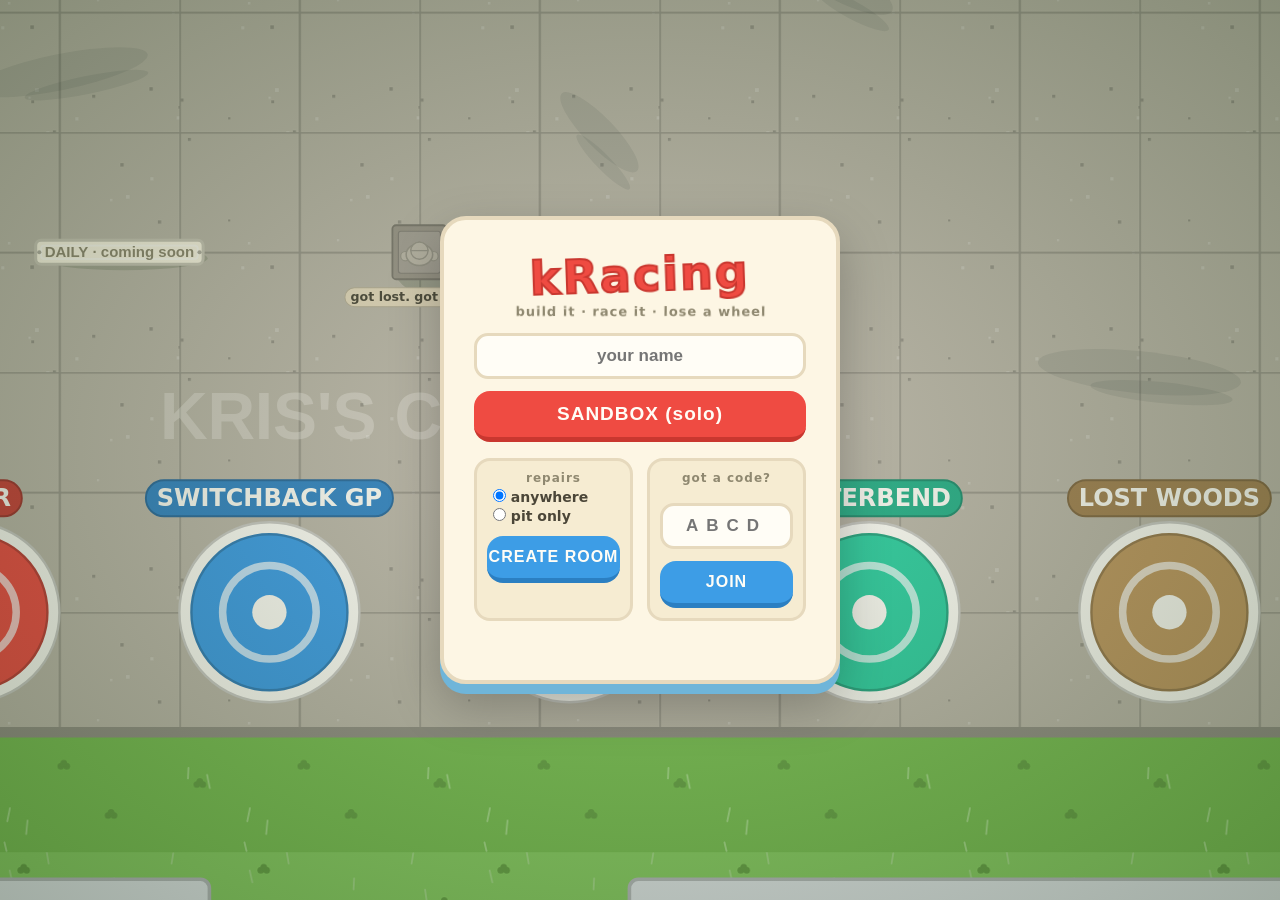
==== index.html @ e614b302 "L8TER is wider (13 → 18 u) — Adam kept going off Co-Authored-By: Claude Fable 5 <noreply@anthropic.c" ====
<!doctype html>
<html lang="en">
<head>
<meta charset="utf-8">
<meta name="viewport" content="width=device-width, initial-scale=1, viewport-fit=cover">
<title>kRacing</title>
<link rel="stylesheet" href="./style.css?v=1787355205">
<script src="./js/vendor/supabase.js"></script>
<!-- every module URL is stamped (?v=) by .git/hooks/pre-commit so a plain reload after a
     deploy never mixes new index.html with 10-minute-cached old JS/CSS (GitHub Pages max-age) -->
<script type="importmap">
{ "imports": {
    "./js/main.js": "./js/main.js?v=1787355205",
    "./js/ring.js": "./js/ring.js?v=1787355205",
    "./js/parts.js": "./js/parts.js?v=1787355205",
    "./js/machine.js": "./js/machine.js?v=1787355205",
    "./js/world.js": "./js/world.js?v=1787355205",
    "./js/tracks.js": "./js/tracks.js?v=1787355205",
    "./js/corner.js": "./js/corner.js?v=1787355205",
    "./js/guy.js": "./js/guy.js?v=1787355205",
    "./js/art.js": "./js/art.js?v=1787355205",
    "./js/draw.js": "./js/draw.js?v=1787355205",
    "./js/tiles.js": "./js/tiles.js?v=1787355205",
    "./js/garage.js": "./js/garage.js?v=1787355205",
    "./js/palette.js": "./js/palette.js?v=1787355205",
    "./js/net.js": "./js/net.js?v=1787355205",
    "./js/voice.js": "./js/voice.js?v=1787355205",
    "./js/adamtrack.js": "./js/adamtrack.js?v=1787355205"
} }
</script>
</head>
<body>
<canvas id="c"></canvas>

<!-- ================= menu ================= -->
<div id="menu">
  <div class="card">
    <h1 id="logo">kRacing<span class="sub">build it · race it · lose a wheel</span></h1>
    <input id="nm" maxlength="12" placeholder="your name" autocomplete="off">
    <button id="soloBtn" class="big go">SANDBOX (solo)</button>
    <div class="row">
      <div class="col">
        <div class="lbl">repairs</div>
        <label><input type="radio" name="rep" id="repAny" checked> anywhere</label>
        <label><input type="radio" name="rep" id="repPit"> pit only</label>
        <button id="createBtn" class="big">CREATE ROOM</button>
      </div>
      <div class="col">
        <div class="lbl">got a code?</div>
        <input id="code" maxlength="4" placeholder="ABCD" class="codein" autocomplete="off">
        <button id="joinBtn" class="big">JOIN</button>
      </div>
    </div>
    <div id="menuMsg"></div>
  </div>
</div>

<!-- ================= hud ================= -->
<div id="hud" class="hide">
  <div id="roomChip" class="chip tr" style="display:none"></div>
  <div id="peers" class="chip tr2"></div>
  <button id="vcBtn" class="chip vc" style="display:none">🎙 VC</button>
  <div id="lap" class="chip tc"></div>
  <div id="speed" class="chip bc"></div>
  <div id="bars">
    <div class="bar"><i>FUEL</i><div class="fill fuel" id="fuelFill"></div></div>
    <div class="bar"><i>BATT</i><div class="fill batt" id="battFill"></div></div>
  </div>
  <div id="board"></div>
  <div id="prompt"></div>
</div>

<script type="module" src="./js/main.js?v=1787355205"></script>
</body>
</html>
---- style.css ----
/* kRacing — flat vector UI, cute edition. Fills + darker-shade borders, never black. Colours: js/palette.js → --k-* */
* { margin: 0; padding: 0; box-sizing: border-box; }
html, body { height: 100%; overflow: hidden; font-family: 'Trebuchet MS', 'Comic Sans MS', system-ui, sans-serif; background: var(--k-grass, #a9dc86); }
#c { position: fixed; inset: 0; width: 100%; height: 100%; display: block; }
.hide { display: none !important; }

/* ---------- menu ---------- */
#menu {
  position: fixed; inset: 0; display: flex; align-items: center; justify-content: center;
  background: radial-gradient(ellipse at center, #ffffff10 0%, #1f3a1855 100%);   /* the live paddock drifts by underneath */
}
.card {
  background: var(--k-cream, #fbf6e9); border: 4px solid var(--k-border, #e3dccb); border-radius: 26px;
  padding: 28px 30px; width: min(400px, 92vw); text-align: center;
  box-shadow: 0 10px 0 var(--k-cardShadow, #a9cfe0), 0 20px 50px #00000040;
}
h1 { color: var(--k-red, #f26d65); letter-spacing: 2px; font-size: 46px; -webkit-text-stroke: 2px var(--k-redDark, #d4524b); transform: rotate(-2deg); }
h1 .sub { display: block; -webkit-text-stroke: 0; font-size: 13px; letter-spacing: 1px; color: var(--k-mute, #958f7e); font-weight: 600; margin-top: 2px; transform: rotate(2deg); }
#menu input:not([type=radio]) {
  width: 100%; margin-top: 14px; padding: 10px 12px; font-size: 17px; font-weight: 700;
  border: 3px solid var(--k-border, #e3dccb); border-radius: 14px; background: var(--k-paper, #fffdf6); color: var(--k-text, #5a5546);
  text-align: center; outline: none;
}
#menu input:focus { border-color: var(--k-blue, #6fb4e8); }
.codein { text-transform: uppercase; letter-spacing: 8px; }
button.big {
  width: 100%; margin-top: 12px; padding: 12px 0; font-size: 16px; font-weight: 800;
  color: var(--k-paper, #fffdf6); background: var(--k-blue, #6fb4e8); border: 0; border-bottom: 5px solid var(--k-blueDark, #4a8fc7);
  border-radius: 16px; cursor: pointer; letter-spacing: 1px; transition: transform .08s;
}
button.big.go { background: var(--k-red, #f26d65); border-bottom-color: var(--k-redDark, #d4524b); font-size: 19px; }
button.big:hover { transform: translateY(-1px) scale(1.01); }
button.big:active { transform: translateY(3px); border-bottom-width: 2px; }
.row { display: flex; gap: 14px; margin-top: 16px; }
.col { flex: 1; background: var(--k-panel, #f3eddb); border: 3px solid var(--k-panelBorder, #e3dccb); border-radius: 16px; padding: 10px; }
.lbl { font-size: 12px; font-weight: 800; color: var(--k-mute, #958f7e); letter-spacing: 1px; margin-bottom: 4px; }
.col label { display: block; font-size: 14px; font-weight: 700; color: var(--k-text, #5a5546); text-align: left; margin: 3px 0 0 6px; }
#menuMsg { margin-top: 12px; font-weight: 700; color: var(--k-redDark, #d4524b); min-height: 1.2em; }

/* ---------- hud chips ---------- */
.chip {
  position: fixed; padding: 6px 12px; border-radius: 14px; font-weight: 800;
  background: var(--k-cream, #fbf6e9); color: var(--k-text, #5a5546); border: 3px solid var(--k-border, #e3dccb); font-size: 15px;
}
.tr { top: 12px; right: 12px; letter-spacing: 4px; color: var(--k-red, #f26d65); }
.tr2 { top: 56px; right: 12px; font-size: 12px; border-width: 2px; max-width: 40vw; }
#peers:empty { display: none; }
.vc { top: 12px; right: 110px; cursor: pointer; }
.tc { top: 12px; left: 50%; transform: translateX(-50%); font-variant-numeric: tabular-nums; }
.bc { bottom: 14px; left: 50%; transform: translateX(-50%); font-size: 20px; color: var(--k-blueDark, #4a8fc7); }

#bars { position: fixed; bottom: 14px; left: 14px; display: none; flex-direction: column; gap: 6px; }
.bar { width: 150px; height: 18px; background: var(--k-cream, #fbf6e9); border: 3px solid var(--k-border, #e3dccb); border-radius: 9px; position: relative; overflow: hidden; }
.bar i { position: absolute; z-index: 2; font-size: 10px; font-weight: 800; font-style: normal; color: #6d675392; left: 6px; top: 2px; letter-spacing: 1px; }
.fill { height: 100%; transition: width .3s; }
.fill.fuel { background: var(--k-fuel, #c2d45a); }
.fill.batt { background: var(--k-batt, #5fd0b4); }

#board {
  position: fixed; top: 60px; left: 12px; display: none;
  background: #fbf6e9d8; border: 3px solid var(--k-border, #e3dccb); border-radius: 14px;
  padding: 8px 12px; font-size: 13px; font-weight: 700; color: var(--k-text, #5a5546); min-width: 130px;
}
#board div i { float: right; font-style: normal; color: var(--k-blueDark, #4a8fc7); margin-left: 10px; }

#prompt {
  position: fixed; bottom: 52px; left: 50%; transform: translateX(-50%);
  font-size: 14px; font-weight: 700; color: var(--k-paper, #fffdf6); text-shadow: 0 1px 0 #00000030;
  pointer-events: none; white-space: nowrap;
}

/* ---------- the cursor: a native CSS cursor (crisp SVG, zero lag) ---------- */
body.playing, body.playing * { cursor: url("data:image/svg+xml,%3Csvg%20xmlns%3D%22http%3A//www.w3.org/2000/svg%22%20width%3D%2232%22%20height%3D%2232%22%20viewBox%3D%220%200%2032%2032%22%20shape-rendering%3D%22crispEdges%22%3E%3Cpath%20fill%3D%22%23d4524b%22%20d%3D%22M1%201h12v6H7v6H1z%20M31%201v12h-6V7h-6V1z%20M1%2031V19h6v6h6v6z%20M31%2031H19v-6h6v-6h6z%22/%3E%3Cpath%20fill%3D%22%23f26d65%22%20d%3D%22M2%202h10v4H6v6H2z%20M30%202v10h-4V6h-6V2z%20M2%2030V20h4v6h6v4z%20M30%2030H20v-4h6v-6h4z%22/%3E%3Crect%20x%3D%2212%22%20y%3D%2212%22%20width%3D%228%22%20height%3D%228%22%20fill%3D%22%23d4524b%22/%3E%3Crect%20x%3D%2213%22%20y%3D%2213%22%20width%3D%226%22%20height%3D%226%22%20fill%3D%22%23f26d65%22/%3E%3C/svg%3E") 16 16, crosshair !important; }

/* ---------- the catalog: concentric rings at the cursor ---------- */
#ring { position: fixed; inset: 0; width: 100%; height: 100%; z-index: 50; overflow: visible; }
#ring path { stroke-width: 3; }
#ring path.cat, #ring path.part { cursor: pointer; }
#ring path.cat:hover, #ring path.part:hover { fill: var(--k-paper, #fffdf6); stroke: var(--k-blue, #6fb4e8); }
#ring path.cat.open:hover { filter: brightness(1.08); }
#ring path.dim { fill: var(--k-dim, #efe9d8); stroke: var(--k-dimBorder, #d8d1bc); }
#ring image.dim { opacity: .45; }
#ring path.held { stroke-width: 4; }
#ring .hub { stroke-width: 3; }
#ring .hubText {
  text-anchor: middle; font-family: 'Trebuchet MS', system-ui, sans-serif;
  font-size: 11px; font-weight: 800; letter-spacing: 1px; fill: var(--k-text, #5a5546); pointer-events: none;
}
#logoImg { max-width: 100%; max-height: 90px; display: block; margin: 0 auto; }
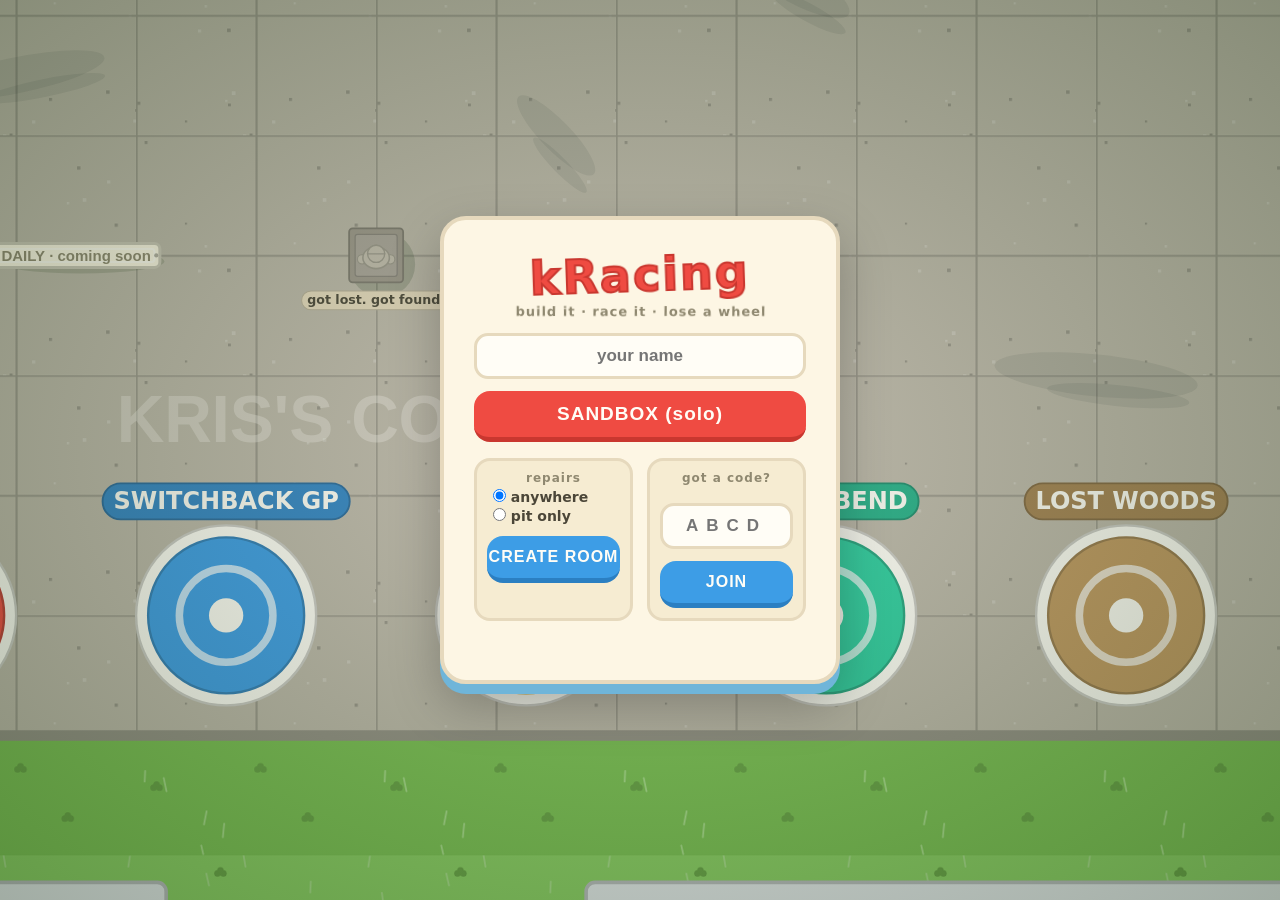
==== commit b7715b90: "aero tunnel: per-layer air (layer-1 air is half of it, the rest shared by the layers above — each it" ====
--- a/index.html
+++ b/index.html
@@ -4,28 +4,28 @@
 <meta charset="utf-8">
 <meta name="viewport" content="width=device-width, initial-scale=1, viewport-fit=cover">
 <title>kRacing</title>
-<link rel="stylesheet" href="./style.css?v=1787355205">
+<link rel="stylesheet" href="./style.css?v=1787355495">
 <script src="./js/vendor/supabase.js"></script>
 <!-- every module URL is stamped (?v=) by .git/hooks/pre-commit so a plain reload after a
      deploy never mixes new index.html with 10-minute-cached old JS/CSS (GitHub Pages max-age) -->
 <script type="importmap">
 { "imports": {
-    "./js/main.js": "./js/main.js?v=1787355205",
-    "./js/ring.js": "./js/ring.js?v=1787355205",
-    "./js/parts.js": "./js/parts.js?v=1787355205",
-    "./js/machine.js": "./js/machine.js?v=1787355205",
-    "./js/world.js": "./js/world.js?v=1787355205",
-    "./js/tracks.js": "./js/tracks.js?v=1787355205",
-    "./js/corner.js": "./js/corner.js?v=1787355205",
-    "./js/guy.js": "./js/guy.js?v=1787355205",
-    "./js/art.js": "./js/art.js?v=1787355205",
-    "./js/draw.js": "./js/draw.js?v=1787355205",
-    "./js/tiles.js": "./js/tiles.js?v=1787355205",
-    "./js/garage.js": "./js/garage.js?v=1787355205",
-    "./js/palette.js": "./js/palette.js?v=1787355205",
-    "./js/net.js": "./js/net.js?v=1787355205",
-    "./js/voice.js": "./js/voice.js?v=1787355205",
-    "./js/adamtrack.js": "./js/adamtrack.js?v=1787355205"
+    "./js/main.js": "./js/main.js?v=1787355495",
+    "./js/ring.js": "./js/ring.js?v=1787355495",
+    "./js/parts.js": "./js/parts.js?v=1787355495",
+    "./js/machine.js": "./js/machine.js?v=1787355495",
+    "./js/world.js": "./js/world.js?v=1787355495",
+    "./js/tracks.js": "./js/tracks.js?v=1787355495",
+    "./js/corner.js": "./js/corner.js?v=1787355495",
+    "./js/guy.js": "./js/guy.js?v=1787355495",
+    "./js/art.js": "./js/art.js?v=1787355495",
+    "./js/draw.js": "./js/draw.js?v=1787355495",
+    "./js/tiles.js": "./js/tiles.js?v=1787355495",
+    "./js/garage.js": "./js/garage.js?v=1787355495",
+    "./js/palette.js": "./js/palette.js?v=1787355495",
+    "./js/net.js": "./js/net.js?v=1787355495",
+    "./js/voice.js": "./js/voice.js?v=1787355495",
+    "./js/adamtrack.js": "./js/adamtrack.js?v=1787355495"
 } }
 </script>
 </head>
@@ -70,6 +70,6 @@
   <div id="prompt"></div>
 </div>
 
-<script type="module" src="./js/main.js?v=1787355205"></script>
+<script type="module" src="./js/main.js?v=1787355495"></script>
 </body>
 </html>
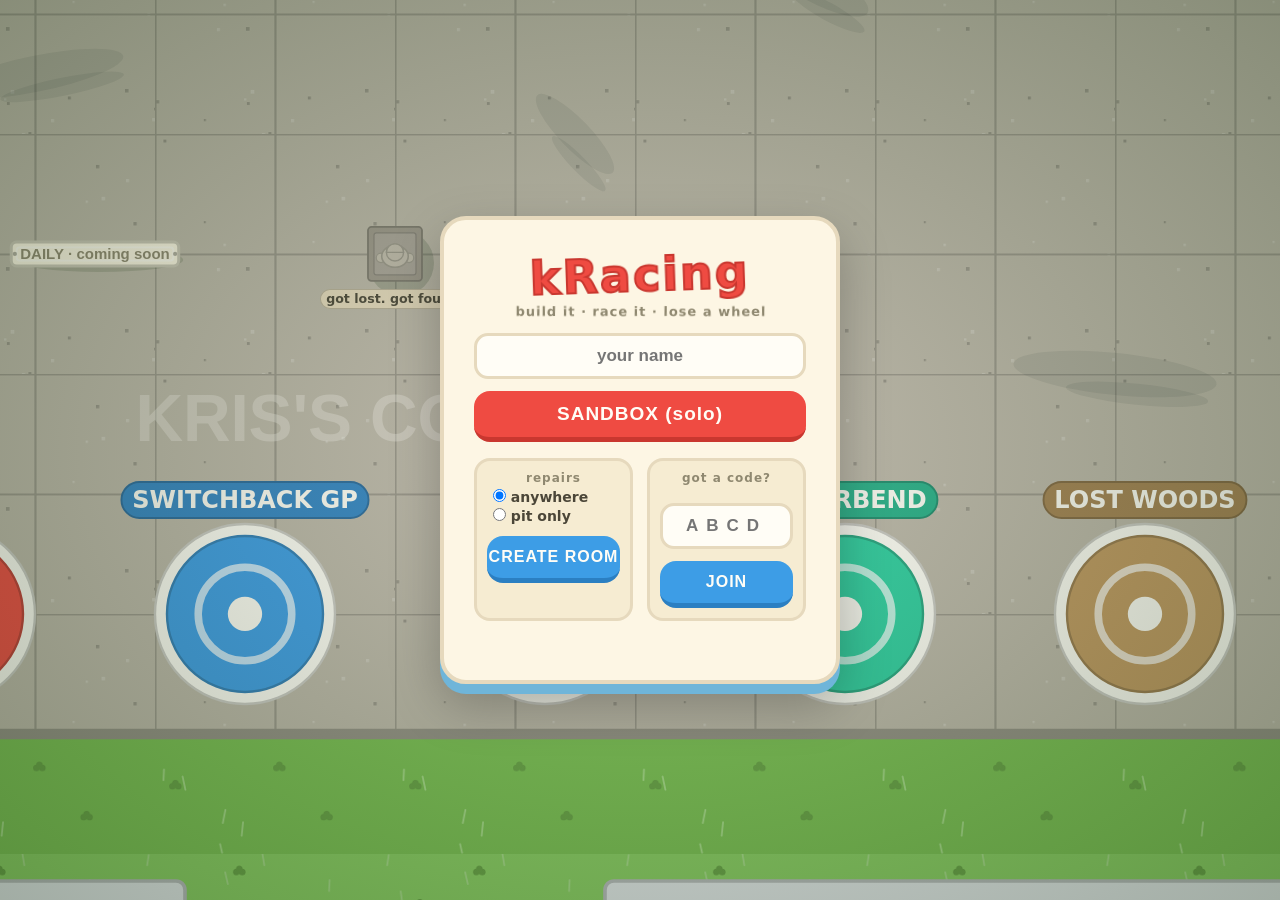
==== commit ed95eac0: "AERO BLOCKS: NOSE (point), WEDGE (corner slant, R rotates to any corner), CURVE (quarter fairing) — " ====
--- a/index.html
+++ b/index.html
@@ -4,28 +4,28 @@
 <meta charset="utf-8">
 <meta name="viewport" content="width=device-width, initial-scale=1, viewport-fit=cover">
 <title>kRacing</title>
-<link rel="stylesheet" href="./style.css?v=1787355495">
+<link rel="stylesheet" href="./style.css?v=1787355850">
 <script src="./js/vendor/supabase.js"></script>
 <!-- every module URL is stamped (?v=) by .git/hooks/pre-commit so a plain reload after a
      deploy never mixes new index.html with 10-minute-cached old JS/CSS (GitHub Pages max-age) -->
 <script type="importmap">
 { "imports": {
-    "./js/main.js": "./js/main.js?v=1787355495",
-    "./js/ring.js": "./js/ring.js?v=1787355495",
-    "./js/parts.js": "./js/parts.js?v=1787355495",
-    "./js/machine.js": "./js/machine.js?v=1787355495",
-    "./js/world.js": "./js/world.js?v=1787355495",
-    "./js/tracks.js": "./js/tracks.js?v=1787355495",
-    "./js/corner.js": "./js/corner.js?v=1787355495",
-    "./js/guy.js": "./js/guy.js?v=1787355495",
-    "./js/art.js": "./js/art.js?v=1787355495",
-    "./js/draw.js": "./js/draw.js?v=1787355495",
-    "./js/tiles.js": "./js/tiles.js?v=1787355495",
-    "./js/garage.js": "./js/garage.js?v=1787355495",
-    "./js/palette.js": "./js/palette.js?v=1787355495",
-    "./js/net.js": "./js/net.js?v=1787355495",
-    "./js/voice.js": "./js/voice.js?v=1787355495",
-    "./js/adamtrack.js": "./js/adamtrack.js?v=1787355495"
+    "./js/main.js": "./js/main.js?v=1787355850",
+    "./js/ring.js": "./js/ring.js?v=1787355850",
+    "./js/parts.js": "./js/parts.js?v=1787355850",
+    "./js/machine.js": "./js/machine.js?v=1787355850",
+    "./js/world.js": "./js/world.js?v=1787355850",
+    "./js/tracks.js": "./js/tracks.js?v=1787355850",
+    "./js/corner.js": "./js/corner.js?v=1787355850",
+    "./js/guy.js": "./js/guy.js?v=1787355850",
+    "./js/art.js": "./js/art.js?v=1787355850",
+    "./js/draw.js": "./js/draw.js?v=1787355850",
+    "./js/tiles.js": "./js/tiles.js?v=1787355850",
+    "./js/garage.js": "./js/garage.js?v=1787355850",
+    "./js/palette.js": "./js/palette.js?v=1787355850",
+    "./js/net.js": "./js/net.js?v=1787355850",
+    "./js/voice.js": "./js/voice.js?v=1787355850",
+    "./js/adamtrack.js": "./js/adamtrack.js?v=1787355850"
 } }
 </script>
 </head>
@@ -70,6 +70,6 @@
   <div id="prompt"></div>
 </div>
 
-<script type="module" src="./js/main.js?v=1787355495"></script>
+<script type="module" src="./js/main.js?v=1787355850"></script>
 </body>
 </html>
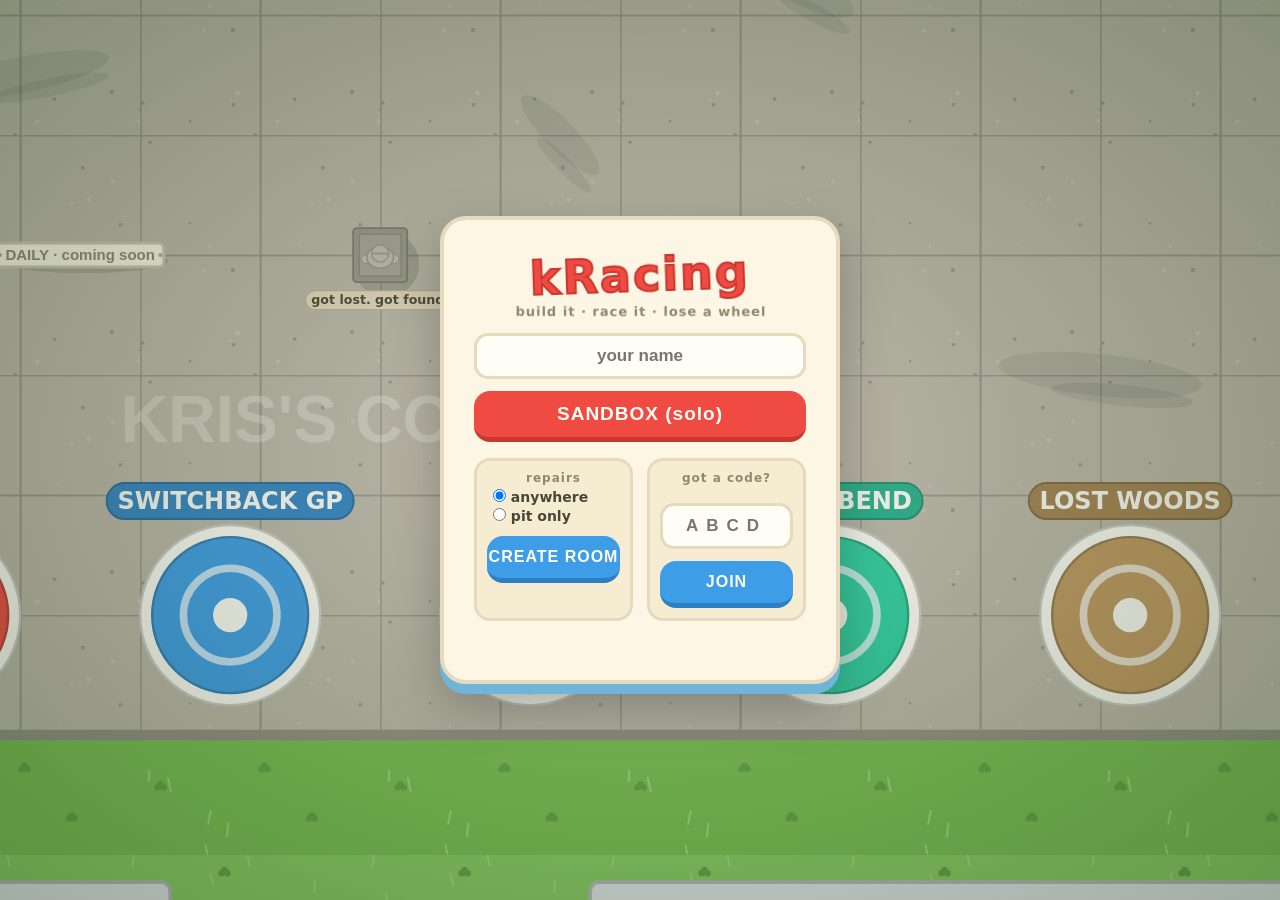
==== commit 9e698755: "fuel: a tank holds 100 (2 tanks = 200), burn 0.9 → 0.6/s per engine, HUD bar = fraction of capacity," ====
--- a/index.html
+++ b/index.html
@@ -4,28 +4,28 @@
 <meta charset="utf-8">
 <meta name="viewport" content="width=device-width, initial-scale=1, viewport-fit=cover">
 <title>kRacing</title>
-<link rel="stylesheet" href="./style.css?v=1787355850">
+<link rel="stylesheet" href="./style.css?v=1787355986">
 <script src="./js/vendor/supabase.js"></script>
 <!-- every module URL is stamped (?v=) by .git/hooks/pre-commit so a plain reload after a
      deploy never mixes new index.html with 10-minute-cached old JS/CSS (GitHub Pages max-age) -->
 <script type="importmap">
 { "imports": {
-    "./js/main.js": "./js/main.js?v=1787355850",
-    "./js/ring.js": "./js/ring.js?v=1787355850",
-    "./js/parts.js": "./js/parts.js?v=1787355850",
-    "./js/machine.js": "./js/machine.js?v=1787355850",
-    "./js/world.js": "./js/world.js?v=1787355850",
-    "./js/tracks.js": "./js/tracks.js?v=1787355850",
-    "./js/corner.js": "./js/corner.js?v=1787355850",
-    "./js/guy.js": "./js/guy.js?v=1787355850",
-    "./js/art.js": "./js/art.js?v=1787355850",
-    "./js/draw.js": "./js/draw.js?v=1787355850",
-    "./js/tiles.js": "./js/tiles.js?v=1787355850",
-    "./js/garage.js": "./js/garage.js?v=1787355850",
-    "./js/palette.js": "./js/palette.js?v=1787355850",
-    "./js/net.js": "./js/net.js?v=1787355850",
-    "./js/voice.js": "./js/voice.js?v=1787355850",
-    "./js/adamtrack.js": "./js/adamtrack.js?v=1787355850"
+    "./js/main.js": "./js/main.js?v=1787355986",
+    "./js/ring.js": "./js/ring.js?v=1787355986",
+    "./js/parts.js": "./js/parts.js?v=1787355986",
+    "./js/machine.js": "./js/machine.js?v=1787355986",
+    "./js/world.js": "./js/world.js?v=1787355986",
+    "./js/tracks.js": "./js/tracks.js?v=1787355986",
+    "./js/corner.js": "./js/corner.js?v=1787355986",
+    "./js/guy.js": "./js/guy.js?v=1787355986",
+    "./js/art.js": "./js/art.js?v=1787355986",
+    "./js/draw.js": "./js/draw.js?v=1787355986",
+    "./js/tiles.js": "./js/tiles.js?v=1787355986",
+    "./js/garage.js": "./js/garage.js?v=1787355986",
+    "./js/palette.js": "./js/palette.js?v=1787355986",
+    "./js/net.js": "./js/net.js?v=1787355986",
+    "./js/voice.js": "./js/voice.js?v=1787355986",
+    "./js/adamtrack.js": "./js/adamtrack.js?v=1787355986"
 } }
 </script>
 </head>
@@ -70,6 +70,6 @@
   <div id="prompt"></div>
 </div>
 
-<script type="module" src="./js/main.js?v=1787355850"></script>
+<script type="module" src="./js/main.js?v=1787355986"></script>
 </body>
 </html>
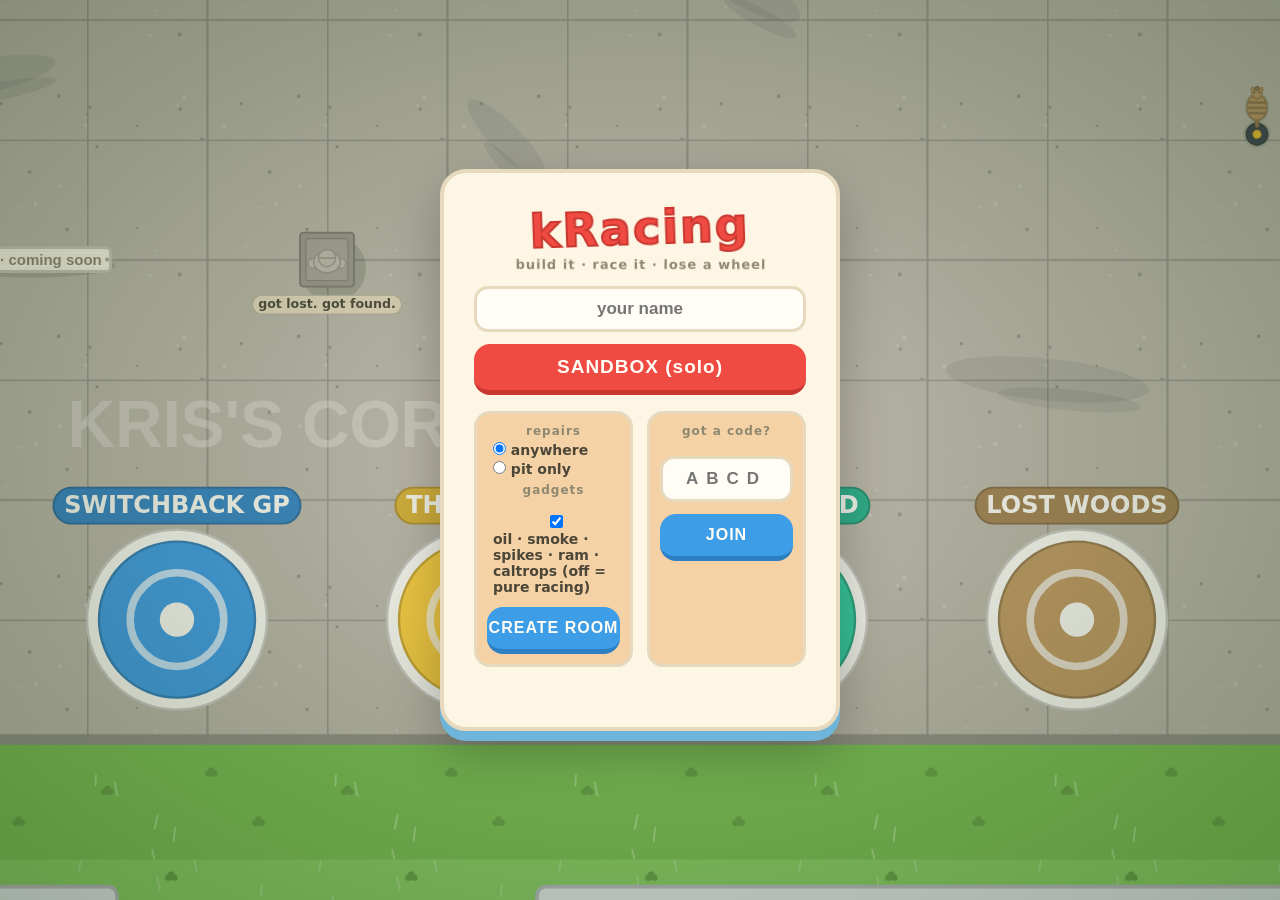
==== commit 18b662f5: "BLOCKS FLOOD: 28→63 blocks — free-draw panels, 13 wheels + brakes, putt/jet, hinges/piston/rotor, ga" ====
--- a/index.html
+++ b/index.html
@@ -4,28 +4,32 @@
 <meta charset="utf-8">
 <meta name="viewport" content="width=device-width, initial-scale=1, viewport-fit=cover">
 <title>kRacing</title>
-<link rel="stylesheet" href="./style.css?v=1787355986">
+<link rel="stylesheet" href="./style.css?v=1787407277">
 <script src="./js/vendor/supabase.js"></script>
 <!-- every module URL is stamped (?v=) by .git/hooks/pre-commit so a plain reload after a
      deploy never mixes new index.html with 10-minute-cached old JS/CSS (GitHub Pages max-age) -->
 <script type="importmap">
 { "imports": {
-    "./js/main.js": "./js/main.js?v=1787355986",
-    "./js/ring.js": "./js/ring.js?v=1787355986",
-    "./js/parts.js": "./js/parts.js?v=1787355986",
-    "./js/machine.js": "./js/machine.js?v=1787355986",
-    "./js/world.js": "./js/world.js?v=1787355986",
-    "./js/tracks.js": "./js/tracks.js?v=1787355986",
-    "./js/corner.js": "./js/corner.js?v=1787355986",
-    "./js/guy.js": "./js/guy.js?v=1787355986",
-    "./js/art.js": "./js/art.js?v=1787355986",
-    "./js/draw.js": "./js/draw.js?v=1787355986",
-    "./js/tiles.js": "./js/tiles.js?v=1787355986",
-    "./js/garage.js": "./js/garage.js?v=1787355986",
-    "./js/palette.js": "./js/palette.js?v=1787355986",
-    "./js/net.js": "./js/net.js?v=1787355986",
-    "./js/voice.js": "./js/voice.js?v=1787355986",
-    "./js/adamtrack.js": "./js/adamtrack.js?v=1787355986"
+    "./js/main.js": "./js/main.js?v=1787407277",
+    "./js/ring.js": "./js/ring.js?v=1787407277",
+    "./js/parts.js": "./js/parts.js?v=1787407277",
+    "./js/machine.js": "./js/machine.js?v=1787407277",
+    "./js/world.js": "./js/world.js?v=1787407277",
+    "./js/tracks.js": "./js/tracks.js?v=1787407277",
+    "./js/corner.js": "./js/corner.js?v=1787407277",
+    "./js/guy.js": "./js/guy.js?v=1787407277",
+    "./js/art.js": "./js/art.js?v=1787407277",
+    "./js/draw.js": "./js/draw.js?v=1787407277",
+    "./js/tiles.js": "./js/tiles.js?v=1787407277",
+    "./js/garage.js": "./js/garage.js?v=1787407277",
+    "./js/palette.js": "./js/palette.js?v=1787407277",
+    "./js/net.js": "./js/net.js?v=1787407277",
+    "./js/voice.js": "./js/voice.js?v=1787407277",
+    "./js/adamtrack.js": "./js/adamtrack.js?v=1787407277",
+    "./js/logic.js": "./js/logic.js?v=1787407277",
+    "./js/gadgets.js": "./js/gadgets.js?v=1787407277",
+    "./js/cfgpanel.js": "./js/cfgpanel.js?v=1787407277",
+    "./js/sfx.js": "./js/sfx.js?v=1787407277"
 } }
 </script>
 </head>
@@ -43,6 +47,8 @@
         <div class="lbl">repairs</div>
         <label><input type="radio" name="rep" id="repAny" checked> anywhere</label>
         <label><input type="radio" name="rep" id="repPit"> pit only</label>
+        <div class="lbl" style="margin-top:6px">gadgets</div>
+        <label><input type="checkbox" id="gadOn" checked> oil · smoke · spikes · ram · caltrops (off = pure racing)</label>
         <button id="createBtn" class="big">CREATE ROOM</button>
       </div>
       <div class="col">
@@ -69,7 +75,9 @@
   <div id="board"></div>
   <div id="prompt"></div>
 </div>
+<!-- right-click a placed block in the garage → its config card -->
+<div id="cfg" class="hide"></div>
 
-<script type="module" src="./js/main.js?v=1787355986"></script>
+<script type="module" src="./js/main.js?v=1787407277"></script>
 </body>
 </html>
--- a/style.css
+++ b/style.css
@@ -87,3 +87,33 @@
   font-size: 11px; font-weight: 800; letter-spacing: 1px; fill: var(--k-text, #5a5546); pointer-events: none;
 }
 #logoImg { max-width: 100%; max-height: 90px; display: block; margin: 0 auto; }
+
+/* ---------- the block config card (right-click a block in the garage) ---------- */
+#cfg {
+  position: fixed; right: 14px; top: 50%; transform: translateY(-50%); width: 270px; z-index: 40;
+  background: var(--k-cream, #fbf6e9); border: 3px solid var(--k-border, #e3dccb); border-radius: 18px; padding: 12px 14px;
+  font-size: 13px; font-weight: 700; color: var(--k-text, #5a5546); box-shadow: 0 6px 0 var(--k-cardShadow, #a9cfe0), 0 12px 30px #00000030;
+  max-height: 80vh; overflow-y: auto; cursor: default !important;
+}
+#cfg, #cfg * { cursor: default !important; }
+#cfg button, #cfg select, #cfg input { cursor: pointer !important; font: inherit; }
+#cfg .cfgHead { display: flex; justify-content: space-between; align-items: center; font-size: 17px; letter-spacing: 1px; color: var(--k-red, #f26d65); margin-bottom: 4px; }
+#cfg .tip { font-size: 11px; color: var(--k-mute, #958f7e); margin-bottom: 8px; font-weight: 600; }
+#cfg .row { display: flex; align-items: center; gap: 8px; margin: 6px 0; flex-wrap: wrap; }
+#cfg .row > span:first-child { min-width: 74px; font-size: 11px; letter-spacing: 1px; color: var(--k-mute, #958f7e); }
+#cfg .row.end { justify-content: space-between; margin-top: 12px; }
+#cfg .row.out > span:first-child { min-width: 0; flex: 1; color: var(--k-text, #5a5546); }
+#cfg .muted { color: var(--k-mute, #958f7e); font-size: 11px; }
+#cfg button { padding: 5px 10px; border-radius: 10px; border: 2px solid var(--k-border, #e3dccb); background: var(--k-paper, #fffdf6); color: var(--k-text, #5a5546); font-weight: 800; }
+#cfg button.on, #cfg button.key.wait { background: var(--k-blue, #6fb4e8); color: #fff; border-color: var(--k-blueDark, #4a8fc7); }
+#cfg button.key { min-width: 54px; letter-spacing: 1px; }
+#cfg button.x { padding: 2px 8px; font-size: 14px; line-height: 1; }
+#cfg button.del { background: var(--k-red, #f26d65); color: #fff; border-color: var(--k-redDark, #d4524b); }
+#cfg input[type=range] { flex: 1; min-width: 70px; accent-color: var(--k-blue, #6fb4e8); }
+#cfg input[type=number], #cfg input[type=text], #cfg select { padding: 4px 8px; border-radius: 8px; border: 2px solid var(--k-border, #e3dccb); background: var(--k-paper, #fffdf6); color: var(--k-text, #5a5546); width: 76px; font-weight: 700; }
+#cfg input[type=text] { width: 130px; }
+#cfg .state { font-size: 11px; letter-spacing: 1px; color: var(--k-mute, #958f7e); margin: 2px 0 2px 82px; }
+#cfg .state.on { color: var(--k-batt, #5fd0b4); }
+#cfg .sw { display: flex; gap: 4px; flex-wrap: wrap; }
+#cfg .sw i { width: 18px; height: 18px; border-radius: 6px; border: 2px solid #00000020; display: inline-block; cursor: pointer !important; }
+#cfg .sw i.on { border-color: var(--k-ink, #4b4638); transform: scale(1.15); }
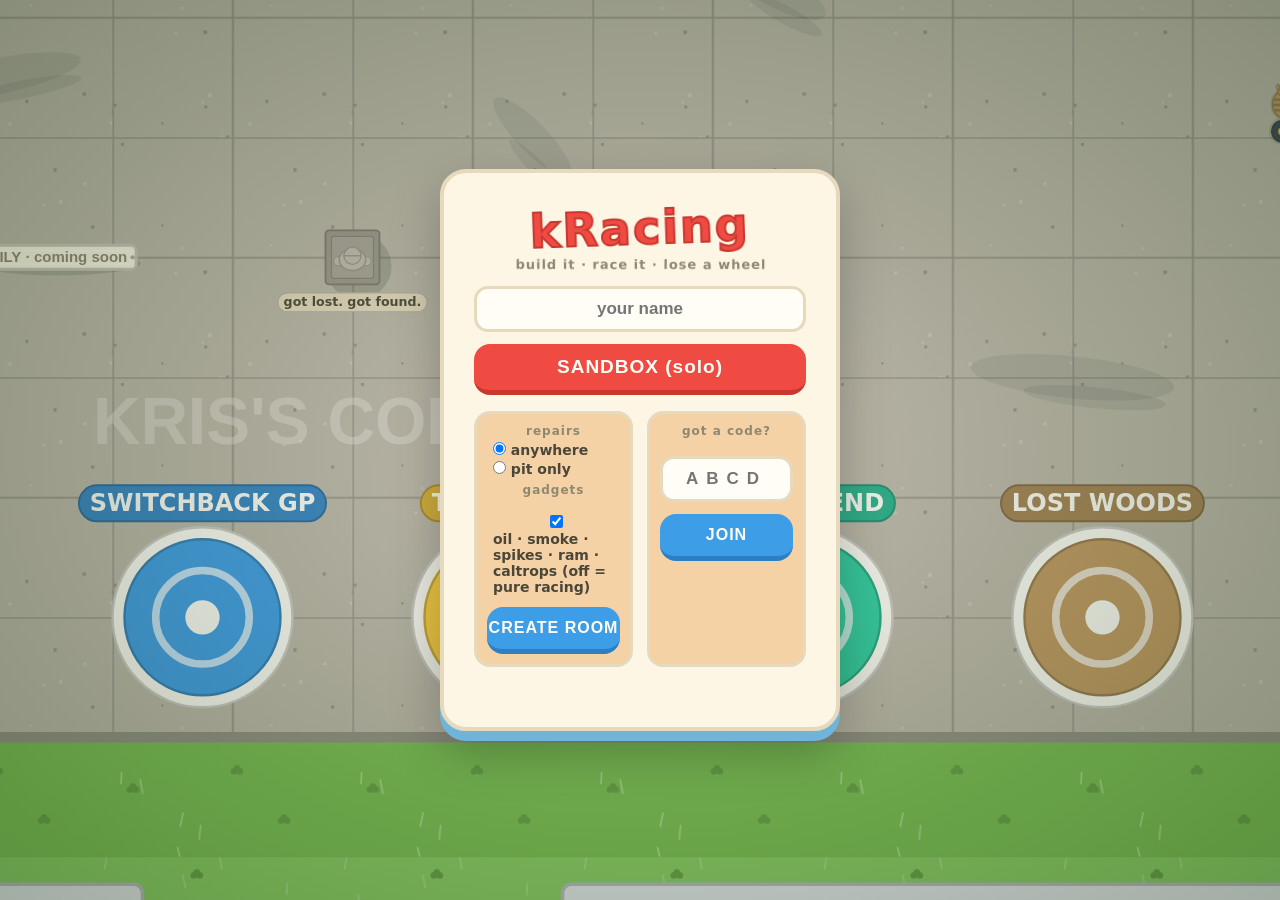
==== commit 80262048: "Tyre compound = a wheel setting (S/M/L wheels, right-click → road/slick/off-road/spiked); speed coun" ====
--- a/index.html
+++ b/index.html
@@ -4,32 +4,32 @@
 <meta charset="utf-8">
 <meta name="viewport" content="width=device-width, initial-scale=1, viewport-fit=cover">
 <title>kRacing</title>
-<link rel="stylesheet" href="./style.css?v=1787407277">
+<link rel="stylesheet" href="./style.css?v=1787408084">
 <script src="./js/vendor/supabase.js"></script>
 <!-- every module URL is stamped (?v=) by .git/hooks/pre-commit so a plain reload after a
      deploy never mixes new index.html with 10-minute-cached old JS/CSS (GitHub Pages max-age) -->
 <script type="importmap">
 { "imports": {
-    "./js/main.js": "./js/main.js?v=1787407277",
-    "./js/ring.js": "./js/ring.js?v=1787407277",
-    "./js/parts.js": "./js/parts.js?v=1787407277",
-    "./js/machine.js": "./js/machine.js?v=1787407277",
-    "./js/world.js": "./js/world.js?v=1787407277",
-    "./js/tracks.js": "./js/tracks.js?v=1787407277",
-    "./js/corner.js": "./js/corner.js?v=1787407277",
-    "./js/guy.js": "./js/guy.js?v=1787407277",
-    "./js/art.js": "./js/art.js?v=1787407277",
-    "./js/draw.js": "./js/draw.js?v=1787407277",
-    "./js/tiles.js": "./js/tiles.js?v=1787407277",
-    "./js/garage.js": "./js/garage.js?v=1787407277",
-    "./js/palette.js": "./js/palette.js?v=1787407277",
-    "./js/net.js": "./js/net.js?v=1787407277",
-    "./js/voice.js": "./js/voice.js?v=1787407277",
-    "./js/adamtrack.js": "./js/adamtrack.js?v=1787407277",
-    "./js/logic.js": "./js/logic.js?v=1787407277",
-    "./js/gadgets.js": "./js/gadgets.js?v=1787407277",
-    "./js/cfgpanel.js": "./js/cfgpanel.js?v=1787407277",
-    "./js/sfx.js": "./js/sfx.js?v=1787407277"
+    "./js/main.js": "./js/main.js?v=1787408084",
+    "./js/ring.js": "./js/ring.js?v=1787408084",
+    "./js/parts.js": "./js/parts.js?v=1787408084",
+    "./js/machine.js": "./js/machine.js?v=1787408084",
+    "./js/world.js": "./js/world.js?v=1787408084",
+    "./js/tracks.js": "./js/tracks.js?v=1787408084",
+    "./js/corner.js": "./js/corner.js?v=1787408084",
+    "./js/guy.js": "./js/guy.js?v=1787408084",
+    "./js/art.js": "./js/art.js?v=1787408084",
+    "./js/draw.js": "./js/draw.js?v=1787408084",
+    "./js/tiles.js": "./js/tiles.js?v=1787408084",
+    "./js/garage.js": "./js/garage.js?v=1787408084",
+    "./js/palette.js": "./js/palette.js?v=1787408084",
+    "./js/net.js": "./js/net.js?v=1787408084",
+    "./js/voice.js": "./js/voice.js?v=1787408084",
+    "./js/adamtrack.js": "./js/adamtrack.js?v=1787408084",
+    "./js/logic.js": "./js/logic.js?v=1787408084",
+    "./js/gadgets.js": "./js/gadgets.js?v=1787408084",
+    "./js/cfgpanel.js": "./js/cfgpanel.js?v=1787408084",
+    "./js/sfx.js": "./js/sfx.js?v=1787408084"
 } }
 </script>
 </head>
@@ -78,6 +78,6 @@
 <!-- right-click a placed block in the garage → its config card -->
 <div id="cfg" class="hide"></div>
 
-<script type="module" src="./js/main.js?v=1787407277"></script>
+<script type="module" src="./js/main.js?v=1787408084"></script>
 </body>
 </html>
--- a/style.css
+++ b/style.css
@@ -117,3 +117,5 @@
 #cfg .sw { display: flex; gap: 4px; flex-wrap: wrap; }
 #cfg .sw i { width: 18px; height: 18px; border-radius: 6px; border: 2px solid #00000020; display: inline-block; cursor: pointer !important; }
 #cfg .sw i.on { border-color: var(--k-ink, #4b4638); transform: scale(1.15); }
+#cfg .opts { display: flex; gap: 4px; flex-wrap: wrap; }
+#cfg .opts button { padding: 3px 7px; font-size: 11px; }
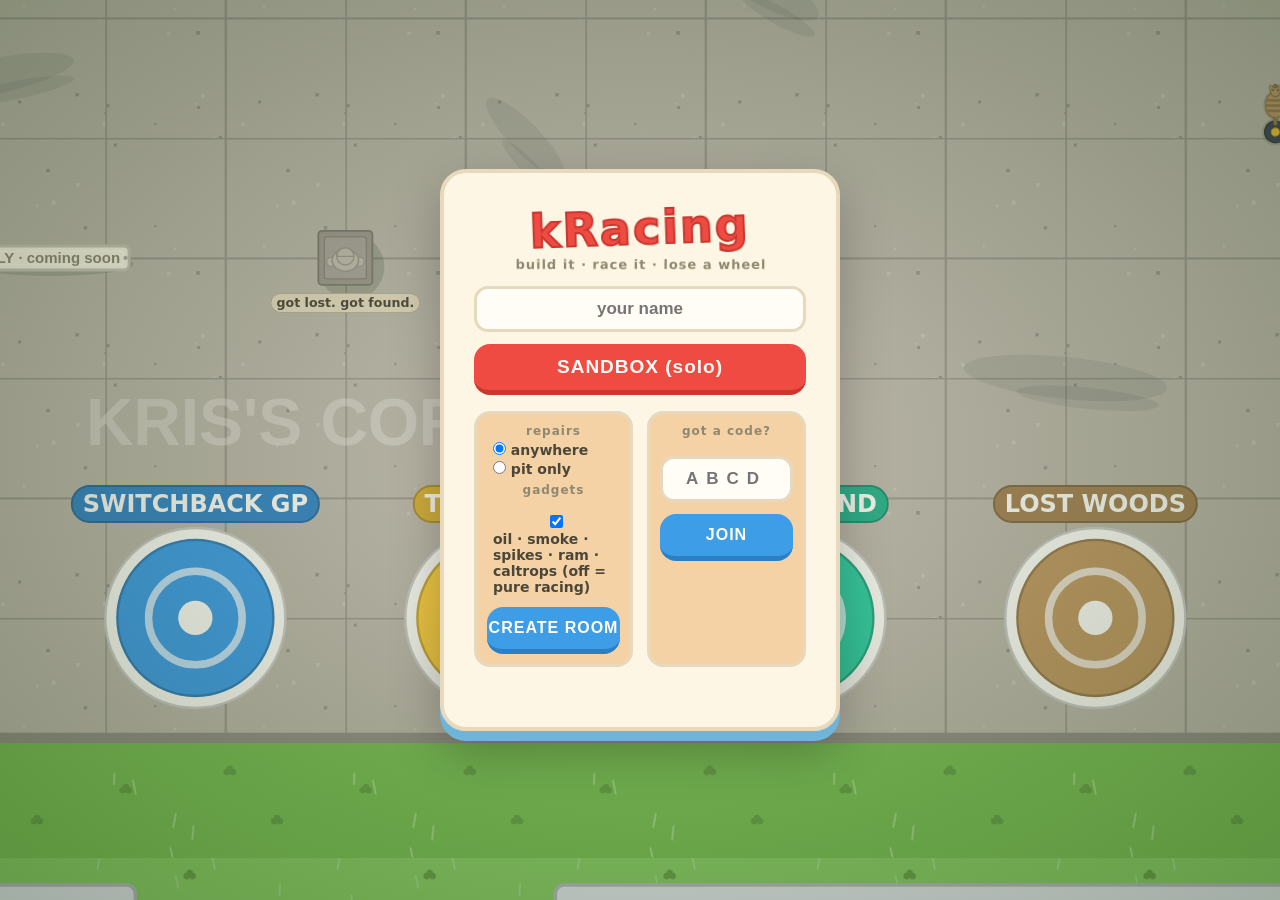
==== commit cd23085a: "Real air: a lattice-Boltzmann wind-tunnel fluid under every build (js/air.js) - D2Q9 LBM per layer i" ====
--- a/index.html
+++ b/index.html
@@ -4,32 +4,33 @@
 <meta charset="utf-8">
 <meta name="viewport" content="width=device-width, initial-scale=1, viewport-fit=cover">
 <title>kRacing</title>
-<link rel="stylesheet" href="./style.css?v=1787408084">
+<link rel="stylesheet" href="./style.css?v=1787409338">
 <script src="./js/vendor/supabase.js"></script>
 <!-- every module URL is stamped (?v=) by .git/hooks/pre-commit so a plain reload after a
      deploy never mixes new index.html with 10-minute-cached old JS/CSS (GitHub Pages max-age) -->
 <script type="importmap">
 { "imports": {
-    "./js/main.js": "./js/main.js?v=1787408084",
-    "./js/ring.js": "./js/ring.js?v=1787408084",
-    "./js/parts.js": "./js/parts.js?v=1787408084",
-    "./js/machine.js": "./js/machine.js?v=1787408084",
-    "./js/world.js": "./js/world.js?v=1787408084",
-    "./js/tracks.js": "./js/tracks.js?v=1787408084",
-    "./js/corner.js": "./js/corner.js?v=1787408084",
-    "./js/guy.js": "./js/guy.js?v=1787408084",
-    "./js/art.js": "./js/art.js?v=1787408084",
-    "./js/draw.js": "./js/draw.js?v=1787408084",
-    "./js/tiles.js": "./js/tiles.js?v=1787408084",
-    "./js/garage.js": "./js/garage.js?v=1787408084",
-    "./js/palette.js": "./js/palette.js?v=1787408084",
-    "./js/net.js": "./js/net.js?v=1787408084",
-    "./js/voice.js": "./js/voice.js?v=1787408084",
-    "./js/adamtrack.js": "./js/adamtrack.js?v=1787408084",
-    "./js/logic.js": "./js/logic.js?v=1787408084",
-    "./js/gadgets.js": "./js/gadgets.js?v=1787408084",
-    "./js/cfgpanel.js": "./js/cfgpanel.js?v=1787408084",
-    "./js/sfx.js": "./js/sfx.js?v=1787408084"
+    "./js/main.js": "./js/main.js?v=1787409338",
+    "./js/ring.js": "./js/ring.js?v=1787409338",
+    "./js/parts.js": "./js/parts.js?v=1787409338",
+    "./js/machine.js": "./js/machine.js?v=1787409338",
+    "./js/world.js": "./js/world.js?v=1787409338",
+    "./js/tracks.js": "./js/tracks.js?v=1787409338",
+    "./js/corner.js": "./js/corner.js?v=1787409338",
+    "./js/guy.js": "./js/guy.js?v=1787409338",
+    "./js/art.js": "./js/art.js?v=1787409338",
+    "./js/draw.js": "./js/draw.js?v=1787409338",
+    "./js/tiles.js": "./js/tiles.js?v=1787409338",
+    "./js/garage.js": "./js/garage.js?v=1787409338",
+    "./js/palette.js": "./js/palette.js?v=1787409338",
+    "./js/net.js": "./js/net.js?v=1787409338",
+    "./js/voice.js": "./js/voice.js?v=1787409338",
+    "./js/adamtrack.js": "./js/adamtrack.js?v=1787409338",
+    "./js/logic.js": "./js/logic.js?v=1787409338",
+    "./js/gadgets.js": "./js/gadgets.js?v=1787409338",
+    "./js/cfgpanel.js": "./js/cfgpanel.js?v=1787409338",
+    "./js/sfx.js": "./js/sfx.js?v=1787409338",
+    "./js/air.js": "./js/air.js?v=1787409338"
 } }
 </script>
 </head>
@@ -78,6 +79,6 @@
 <!-- right-click a placed block in the garage → its config card -->
 <div id="cfg" class="hide"></div>
 
-<script type="module" src="./js/main.js?v=1787408084"></script>
+<script type="module" src="./js/main.js?v=1787409338"></script>
 </body>
 </html>
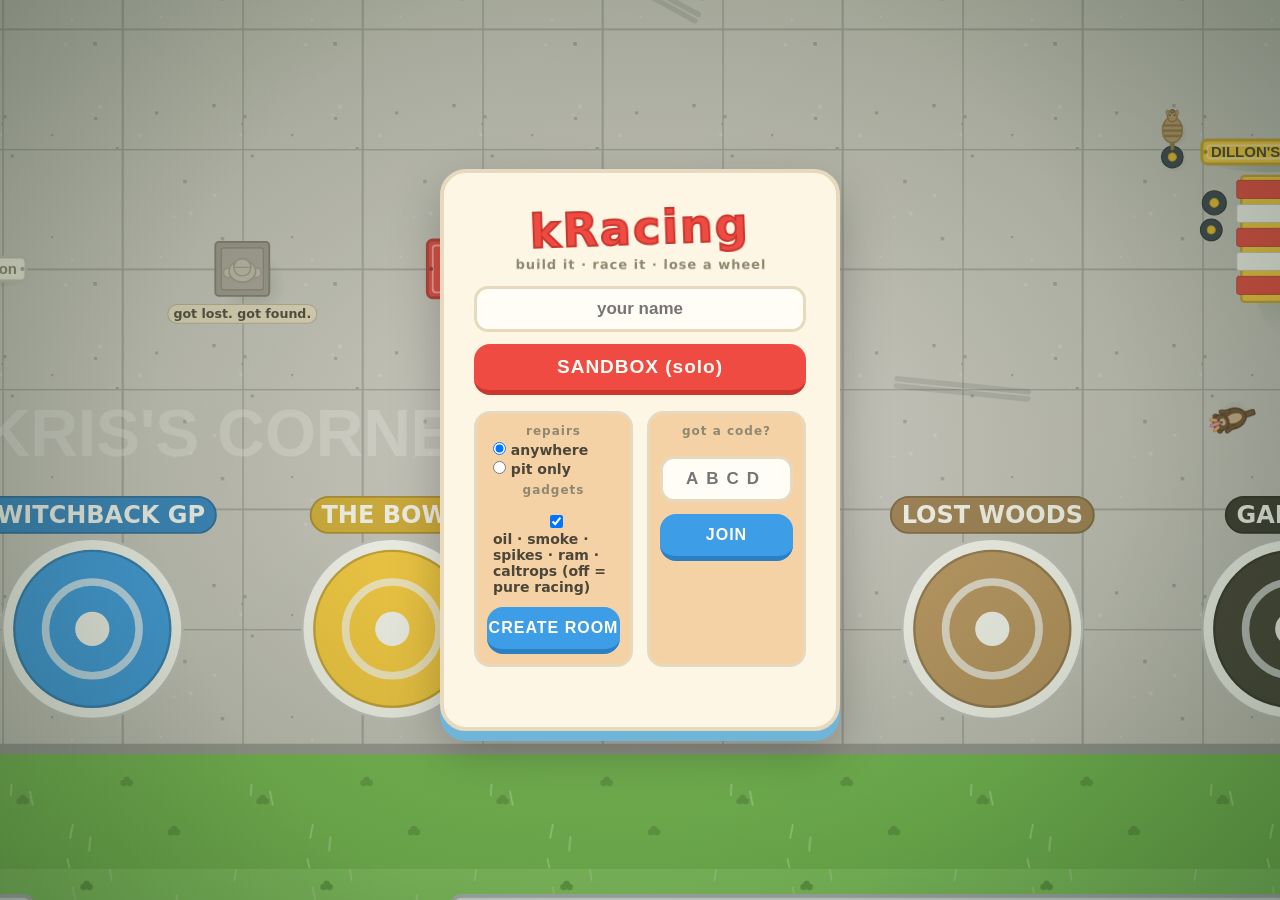
==== commit 922c6a6e: "Light pass: bolder, clearer figure-ground (shaders overhaul) - ONE soft sun (draw.js LIGHT): tight r" ====
--- a/index.html
+++ b/index.html
@@ -4,33 +4,33 @@
 <meta charset="utf-8">
 <meta name="viewport" content="width=device-width, initial-scale=1, viewport-fit=cover">
 <title>kRacing</title>
-<link rel="stylesheet" href="./style.css?v=1787409338">
+<link rel="stylesheet" href="./style.css?v=1787410525">
 <script src="./js/vendor/supabase.js"></script>
 <!-- every module URL is stamped (?v=) by .git/hooks/pre-commit so a plain reload after a
      deploy never mixes new index.html with 10-minute-cached old JS/CSS (GitHub Pages max-age) -->
 <script type="importmap">
 { "imports": {
-    "./js/main.js": "./js/main.js?v=1787409338",
-    "./js/ring.js": "./js/ring.js?v=1787409338",
-    "./js/parts.js": "./js/parts.js?v=1787409338",
-    "./js/machine.js": "./js/machine.js?v=1787409338",
-    "./js/world.js": "./js/world.js?v=1787409338",
-    "./js/tracks.js": "./js/tracks.js?v=1787409338",
-    "./js/corner.js": "./js/corner.js?v=1787409338",
-    "./js/guy.js": "./js/guy.js?v=1787409338",
-    "./js/art.js": "./js/art.js?v=1787409338",
-    "./js/draw.js": "./js/draw.js?v=1787409338",
-    "./js/tiles.js": "./js/tiles.js?v=1787409338",
-    "./js/garage.js": "./js/garage.js?v=1787409338",
-    "./js/palette.js": "./js/palette.js?v=1787409338",
-    "./js/net.js": "./js/net.js?v=1787409338",
-    "./js/voice.js": "./js/voice.js?v=1787409338",
-    "./js/adamtrack.js": "./js/adamtrack.js?v=1787409338",
-    "./js/logic.js": "./js/logic.js?v=1787409338",
-    "./js/gadgets.js": "./js/gadgets.js?v=1787409338",
-    "./js/cfgpanel.js": "./js/cfgpanel.js?v=1787409338",
-    "./js/sfx.js": "./js/sfx.js?v=1787409338",
-    "./js/air.js": "./js/air.js?v=1787409338"
+    "./js/main.js": "./js/main.js?v=1787410525",
+    "./js/ring.js": "./js/ring.js?v=1787410525",
+    "./js/parts.js": "./js/parts.js?v=1787410525",
+    "./js/machine.js": "./js/machine.js?v=1787410525",
+    "./js/world.js": "./js/world.js?v=1787410525",
+    "./js/tracks.js": "./js/tracks.js?v=1787410525",
+    "./js/corner.js": "./js/corner.js?v=1787410525",
+    "./js/guy.js": "./js/guy.js?v=1787410525",
+    "./js/art.js": "./js/art.js?v=1787410525",
+    "./js/draw.js": "./js/draw.js?v=1787410525",
+    "./js/tiles.js": "./js/tiles.js?v=1787410525",
+    "./js/garage.js": "./js/garage.js?v=1787410525",
+    "./js/palette.js": "./js/palette.js?v=1787410525",
+    "./js/net.js": "./js/net.js?v=1787410525",
+    "./js/voice.js": "./js/voice.js?v=1787410525",
+    "./js/adamtrack.js": "./js/adamtrack.js?v=1787410525",
+    "./js/logic.js": "./js/logic.js?v=1787410525",
+    "./js/gadgets.js": "./js/gadgets.js?v=1787410525",
+    "./js/cfgpanel.js": "./js/cfgpanel.js?v=1787410525",
+    "./js/sfx.js": "./js/sfx.js?v=1787410525",
+    "./js/air.js": "./js/air.js?v=1787410525"
 } }
 </script>
 </head>
@@ -79,6 +79,6 @@
 <!-- right-click a placed block in the garage → its config card -->
 <div id="cfg" class="hide"></div>
 
-<script type="module" src="./js/main.js?v=1787409338"></script>
+<script type="module" src="./js/main.js?v=1787410525"></script>
 </body>
 </html>
